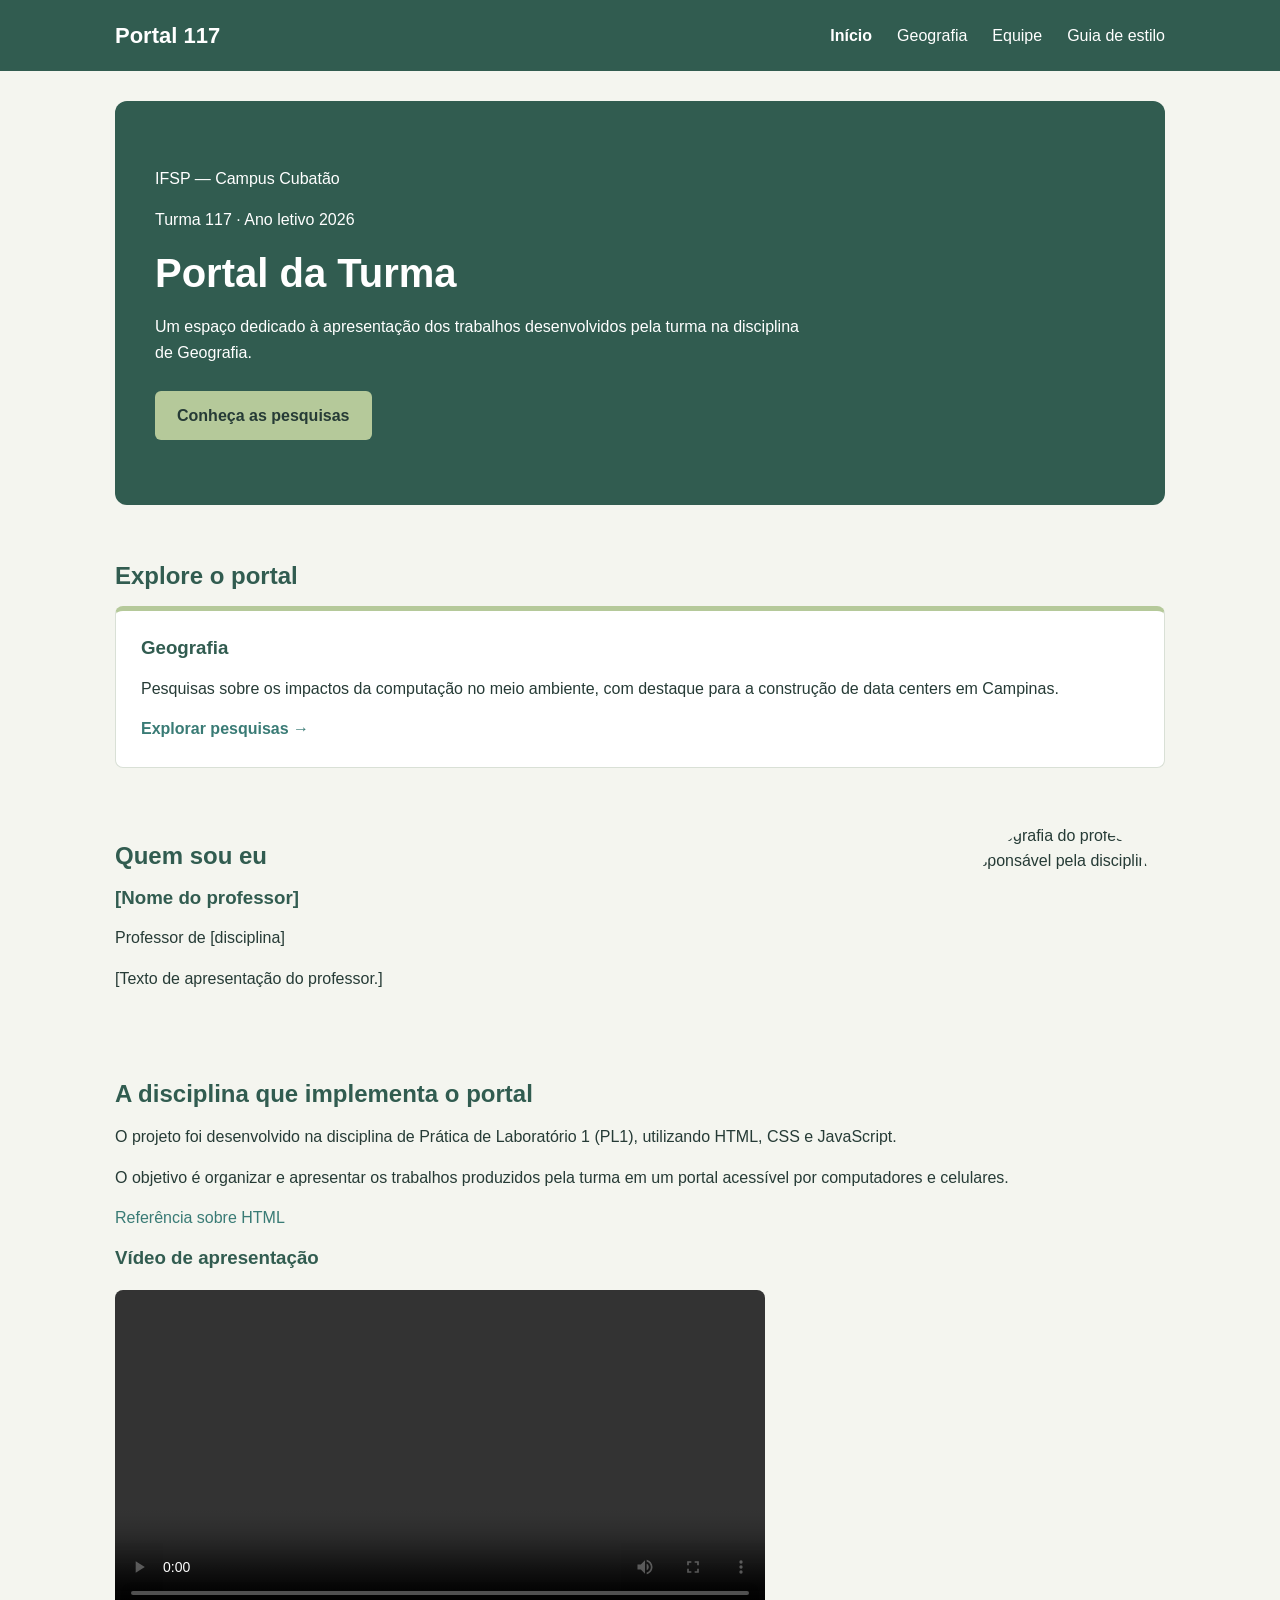
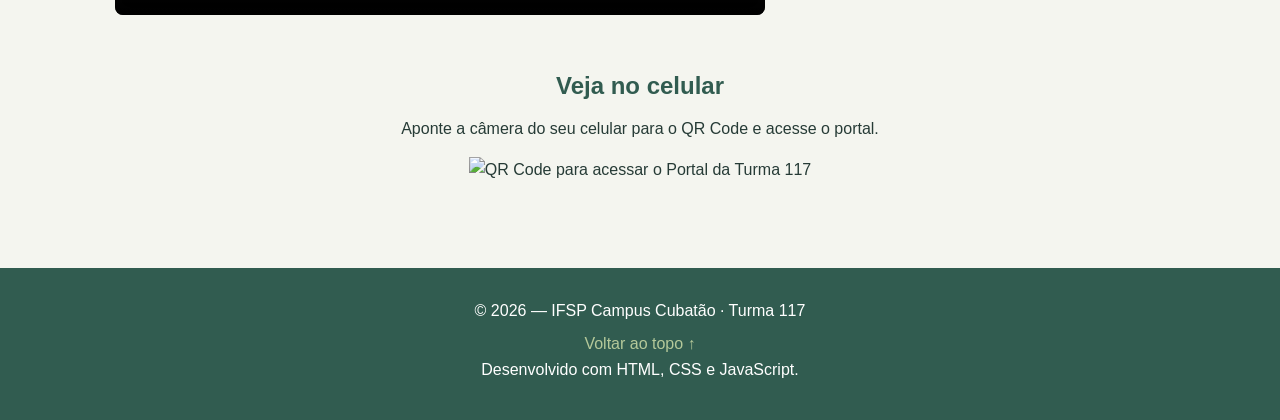
==== Pasta Trabalho/index.html @ 537d58cc "Add files via upload" ====
<!DOCTYPE html>
<html lang="pt-BR">
<head>
    <meta charset="UTF-8">
    <meta name="viewport" content="width=device-width, initial-scale=1.0">
    <title>Portal da Turma 117</title>
    <link rel="stylesheet" href="css/estilo.css">
    <script src="js/config.js" defer></script>
    <script src="js/menu.js" defer></script>
</head>

<body id="top">

    <header>
        <nav class="menu">
            <a href="index.html" class="logo">Portal 117</a>

            <button id="botao-menu" aria-label="Abrir menu" aria-expanded="false">
                ☰
            </button>

            <div id="menu-links"></div>
        </nav>
    </header>

    <main>

        <section class="apresentacao">
            <p>IFSP — Campus Cubatão</p>
            <p>Turma 117 · Ano letivo 2026</p>

            <h1>Portal da Turma</h1>

            <p>
                Um espaço dedicado à apresentação dos trabalhos
                desenvolvidos pela turma na disciplina de Geografia.
            </p>

            <a href="geografia.html" class="botao">
                Conheça as pesquisas
            </a>
        </section>

        <section class="caminhos">
            <h2>Explore o portal</h2>

            <article class="cartao">
                <h3>Geografia</h3>

                <p>
                    Pesquisas sobre os impactos da computação
                    no meio ambiente, com destaque para a
                    construção de data centers em Campinas.
                </p>

                <a href="geografia.html">Explorar pesquisas →</a>
            </article>
        </section>

        <section class="professor">
            <div>
                <h2>Quem sou eu</h2>

                <h3>[Nome do professor]</h3>

                <p>Professor de [disciplina]</p>

                <p>
                    [Texto de apresentação do professor.]
                </p>
            </div>

            <img
                src="img/professor.jpg"
                alt="Fotografia do professor responsável pela disciplina"
            >
        </section>

        <section class="disciplina">
            <h2>A disciplina que implementa o portal</h2>

            <p>
                O projeto foi desenvolvido na disciplina de
                Prática de Laboratório 1 (PL1), utilizando
                HTML, CSS e JavaScript.
            </p>

            <p>
                O objetivo é organizar e apresentar os trabalhos
                produzidos pela turma em um portal acessível
                por computadores e celulares.
            </p>

            <p>
                <a
                    href="https://developer.mozilla.org/pt-BR/docs/Web/HTML"
                    target="_blank"
                    rel="noopener"
                >
                    Referência sobre HTML
                </a>
            </p>

            <h3>Vídeo de apresentação</h3>

            <video controls>
                <source src="video/apresentacao.mp4" type="video/mp4">
                Seu navegador não suporta a reprodução de vídeo.
            </video>
        </section>

        <section class="qrcode">
            <h2>Veja no celular</h2>

            <p>
                Aponte a câmera do seu celular para o QR Code
                e acesse o portal.
            </p>

            <img
                src="img/qrcode.png"
                alt="QR Code para acessar o Portal da Turma 117"
            >
        </section>

    </main>

    <footer>
        <p>© 2026 — IFSP Campus Cubatão · Turma 117</p>

        <a href="#top">Voltar ao topo ↑</a>

        <p>Desenvolvido com HTML, CSS e JavaScript.</p>
    </footer>

    <script src="js/config.js"></script>
    <script src="js/menu.js"></script>
    <script src="js/app.js"></script>

</body>
</html>
---- Pasta Trabalho/css/estilo.css ----
/* PALETA DE CORES */
:root {
    --fundo: #F4F5EF;
    --texto: #263B36;
    --destaque: #315C50;
    --acento: #B5C99A;
    --links: #397B75;
    --branco: #FFFFFF;
    --borda: #D9E0D6;
}

/* CONFIGURAÇÕES GERAIS */
* {
    margin: 0;
    padding: 0;
    box-sizing: border-box;
}

html {
    scroll-behavior: smooth;
}

body {
    background-color: var(--fundo);
    color: var(--texto);
    font-family: Arial, sans-serif;
    line-height: 1.6;
}

a {
    color: var(--links);
    text-decoration: none;
}

a:hover {
    text-decoration: underline;
}

a:focus,
button:focus {
    outline: 3px solid var(--links);
    outline-offset: 4px;
}

h1, h2, h3 {
    color: var(--destaque);
    line-height: 1.3;
    margin-bottom: 15px;
}

p {
    margin-bottom: 15px;
}

/* MENU */
header {
    background-color: var(--destaque);
    color: var(--branco);
}

.menu {
    max-width: 1100px;
    margin: auto;
    padding: 18px 25px;
    display: flex;
    align-items: center;
    justify-content: space-between;
}

.logo {
    color: var(--branco);
    font-size: 22px;
    font-weight: bold;
}

#menu-links {
    display: flex;
    gap: 25px;
}

#menu-links a {
    color: var(--branco);
}

#botao-menu {
    display: none;
    background: none;
    color: var(--branco);
    border: none;
    font-size: 25px;
    cursor: pointer;
}

/* CONTEÚDO PRINCIPAL */
main {
    max-width: 1100px;
    margin: auto;
    padding: 30px 25px;
}

section {
    margin-bottom: 55px;
}

.apresentacao {
    background-color: var(--destaque);
    color: var(--branco);
    padding: 65px 40px;
    border-radius: 12px;
}

.apresentacao h1 {
    color: var(--branco);
    font-size: 40px;
}

.apresentacao p {
    max-width: 650px;
}

.botao {
    display: inline-block;
    background-color: var(--acento);
    color: var(--texto);
    padding: 12px 22px;
    border-radius: 6px;
    font-weight: bold;
    margin-top: 10px;
}

.botao:hover {
    background-color: var(--branco);
    text-decoration: none;
}

/* CARTÕES */
.cartao {
    background-color: var(--branco);
    padding: 25px;
    border: 1px solid var(--borda);
    border-top: 5px solid var(--acento);
    border-radius: 8px;
    margin-top: 15px;
}

.cartao a {
    font-weight: bold;
}

/* PROFESSOR */
.professor {
    display: flex;
    align-items: center;
    justify-content: space-between;
    gap: 35px;
}

.professor div {
    flex: 1;
}

.professor img {
    width: 200px;
    height: 200px;
    object-fit: cover;
    border-radius: 50%;
}

/* DISCIPLINA */
.disciplina video {
    display: block;
    width: 100%;
    max-width: 650px;
    margin-top: 20px;
    border-radius: 8px;
}

/* QR CODE */
.qrcode {
    text-align: center;
}

.qrcode img {
    width: 180px;
    height: 180px;
    object-fit: contain;
}

/* RODAPÉ */
footer {
    background-color: var(--destaque);
    color: var(--branco);
    text-align: center;
    padding: 30px 20px;
}

footer a {
    color: var(--acento);
}

footer p {
    margin-bottom: 8px;
}

/* RESPONSIVIDADE */
@media (max-width: 700px) {

    .menu {
        flex-wrap: wrap;
    }

    #botao-menu {
        display: block;
    }

    #menu-links {
        display: none;
        flex-direction: column;
        width: 100%;
        gap: 12px;
        padding-top: 20px;
    }

    #menu-links.aberto {
        display: flex;
    }

    main {
        padding: 20px 15px;
    }

    .apresentacao {
        padding: 40px 25px;
    }

    .apresentacao h1 {
        font-size: 30px;
    }

    .professor {
        flex-direction: column;
        align-items: flex-start;
    }

    .professor img {
        align-self: center;
    }
}

/* TABLETS E CELULARES: até 767,98px */
@media (max-width: 767.98px) {

    .menu {
        flex-wrap: wrap;
    }

    #botao-menu {
        display: block;
    }

    #menu-links {
        display: none;
        flex-direction: column;
        width: 100%;
        gap: 12px;
        padding-top: 20px;
    }

    #menu-links.aberto {
        display: flex;
    }

    .professor {
        flex-direction: column;
        align-items: flex-start;
    }

    .professor img {
        align-self: center;
    }

    .cartao {
        padding: 18px;
    }

    .cartao img,
    .disciplina video {
        max-width: 100%;
        height: auto;
    }

    .filtros input,
    .filtros select {
        display: block;
        width: 100%;
        max-width: 100%;
        margin-bottom: 12px;
        padding: 10px;
    }
}

/* CELULARES PEQUENOS: até 575,98px */
@media (max-width: 575.98px) {

    main {
        padding: 15px 10px;
    }

    .apresentacao {
        padding: 30px 18px;
    }

    .apresentacao h1 {
        font-size: 28px;
    }

    section {
        margin-bottom: 35px;
    }

    .qrcode img {
        max-width: 100%;
        height: auto;
    }
}
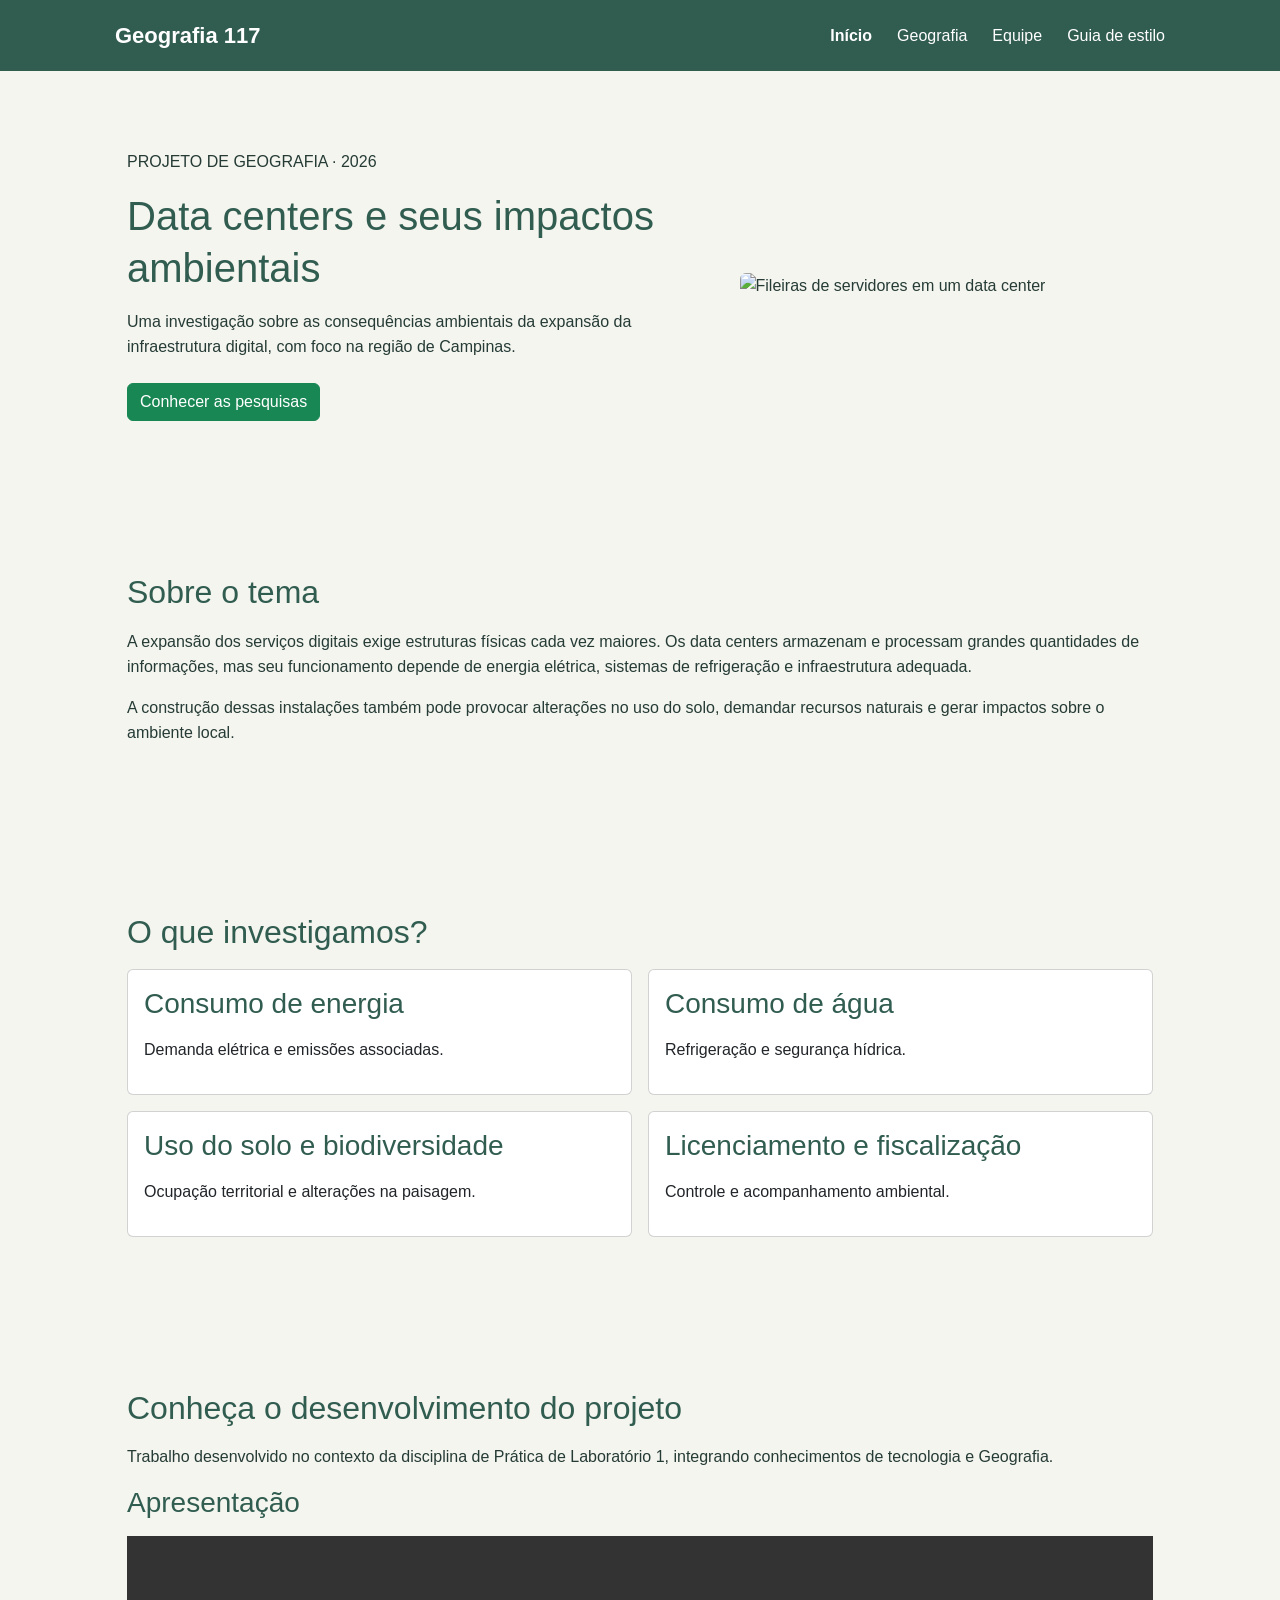
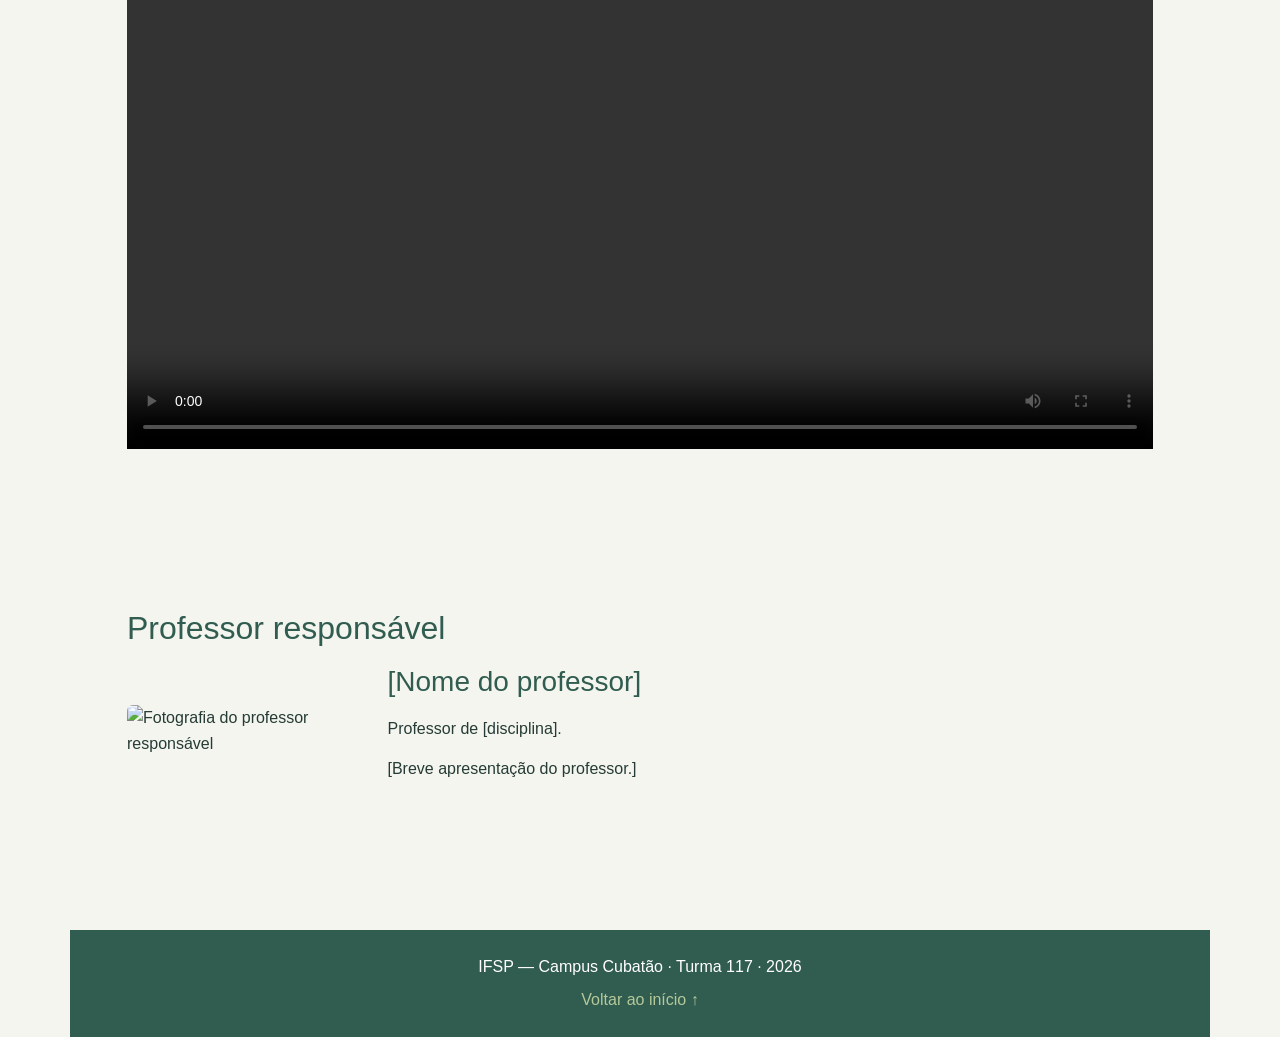
==== commit 639cf172: "Atualizar Pasta Trabalho" ====
--- a/Pasta Trabalho/index.html
+++ b/Pasta Trabalho/index.html
@@ -1,142 +1,161 @@
+
 
 <!DOCTYPE html>
 <html lang="pt-BR">
 <head>
     <meta charset="UTF-8">
     <meta name="viewport" content="width=device-width, initial-scale=1.0">
-    <title>Portal da Turma 117</title>
+    <title>Data Centers e Meio Ambiente — Geografia</title>
+
+    <link href="https://cdn.jsdelivr.net/npm/bootstrap@5.3.8/dist/css/bootstrap.min.css" rel="stylesheet">
     <link rel="stylesheet" href="css/estilo.css">
     <script src="js/config.js" defer></script>
     <script src="js/menu.js" defer></script>
 </head>
 
-<body id="top">
+<body>
 
     <header>
-        <nav class="menu">
-            <a href="index.html" class="logo">Portal 117</a>
+    <nav class="menu">
+        <a href="index.html" class="logo">Geografia 117</a>
 
-            <button id="botao-menu" aria-label="Abrir menu" aria-expanded="false">
-                ☰
-            </button>
+        <button id="botao-menu" aria-label="Abrir menu" aria-expanded="false">
+            ☰
+        </button>
 
-            <div id="menu-links"></div>
-        </nav>
-    </header>
+        <div id="menu-links"></div>
+    </nav>
+</header>
 
     <main>
 
-        <section class="apresentacao">
-            <p>IFSP — Campus Cubatão</p>
-            <p>Turma 117 · Ano letivo 2026</p>
+        <section class="container py-5">
+            <div class="row align-items-center g-4">
 
-            <h1>Portal da Turma</h1>
+                <div class="col-md-7">
+                    <p>PROJETO DE GEOGRAFIA · 2026</p>
+
+                    <h1>Data centers e seus impactos ambientais</h1>
+
+                    <p>
+                        Uma investigação sobre as consequências ambientais
+                        da expansão da infraestrutura digital, com foco
+                        na região de Campinas.
+                    </p>
+
+                    <a href="geografia.html" class="btn btn-success mt-2">
+                        Conhecer as pesquisas
+                    </a>
+                </div>
+
+                <div class="col-md-5">
+                    <img
+                        src="https://upload.wikimedia.org/wikipedia/commons/5/51/Front_of_server_racks_at_NERSC.jpg"
+                        alt="Fileiras de servidores em um data center"
+                        class="img-fluid rounded"
+                    >
+                </div>
+
+            </div>
+        </section>
+
+        <section class="container py-5">
+            <h2>Sobre o tema</h2>
 
             <p>
-                Um espaço dedicado à apresentação dos trabalhos
-                desenvolvidos pela turma na disciplina de Geografia.
-            </p>
-
-            <a href="geografia.html" class="botao">
-                Conheça as pesquisas
-            </a>
-        </section>
-
-        <section class="caminhos">
-            <h2>Explore o portal</h2>
-
-            <article class="cartao">
-                <h3>Geografia</h3>
-
-                <p>
-                    Pesquisas sobre os impactos da computação
-                    no meio ambiente, com destaque para a
-                    construção de data centers em Campinas.
-                </p>
-
-                <a href="geografia.html">Explorar pesquisas →</a>
-            </article>
-        </section>
-
-        <section class="professor">
-            <div>
-                <h2>Quem sou eu</h2>
-
-                <h3>[Nome do professor]</h3>
-
-                <p>Professor de [disciplina]</p>
-
-                <p>
-                    [Texto de apresentação do professor.]
-                </p>
-            </div>
-
-            <img
-                src="img/professor.jpg"
-                alt="Fotografia do professor responsável pela disciplina"
-            >
-        </section>
-
-        <section class="disciplina">
-            <h2>A disciplina que implementa o portal</h2>
-
-            <p>
-                O projeto foi desenvolvido na disciplina de
-                Prática de Laboratório 1 (PL1), utilizando
-                HTML, CSS e JavaScript.
+                A expansão dos serviços digitais exige estruturas físicas
+                cada vez maiores. Os data centers armazenam e processam
+                grandes quantidades de informações, mas seu funcionamento
+                depende de energia elétrica, sistemas de refrigeração e
+                infraestrutura adequada.
             </p>
 
             <p>
-                O objetivo é organizar e apresentar os trabalhos
-                produzidos pela turma em um portal acessível
-                por computadores e celulares.
+                A construção dessas instalações também pode provocar
+                alterações no uso do solo, demandar recursos naturais
+                e gerar impactos sobre o ambiente local.
+            </p>
+        </section>
+
+        <section class="container py-5">
+            <h2>O que investigamos?</h2>
+
+            <div class="row g-3">
+
+                <div class="col-md-6">
+                    <div class="card h-100 p-3">
+                        <h3>Consumo de energia</h3>
+                        <p>Demanda elétrica e emissões associadas.</p>
+                    </div>
+                </div>
+
+                <div class="col-md-6">
+                    <div class="card h-100 p-3">
+                        <h3>Consumo de água</h3>
+                        <p>Refrigeração e segurança hídrica.</p>
+                    </div>
+                </div>
+
+                <div class="col-md-6">
+                    <div class="card h-100 p-3">
+                        <h3>Uso do solo e biodiversidade</h3>
+                        <p>Ocupação territorial e alterações na paisagem.</p>
+                    </div>
+                </div>
+
+                <div class="col-md-6">
+                    <div class="card h-100 p-3">
+                        <h3>Licenciamento e fiscalização</h3>
+                        <p>Controle e acompanhamento ambiental.</p>
+                    </div>
+                </div>
+
+            </div>
+        </section>
+
+        <section class="container py-5">
+            <h2>Conheça o desenvolvimento do projeto</h2>
+
+            <p>
+                Trabalho desenvolvido no contexto da disciplina de
+                Prática de Laboratório 1, integrando conhecimentos
+                de tecnologia e Geografia.
             </p>
 
-            <p>
-                <a
-                    href="https://developer.mozilla.org/pt-BR/docs/Web/HTML"
-                    target="_blank"
-                    rel="noopener"
-                >
-                    Referência sobre HTML
-                </a>
-            </p>
+            <h3>Apresentação</h3>
 
-            <h3>Vídeo de apresentação</h3>
-
-            <video controls>
+            <video controls width="100%">
                 <source src="video/apresentacao.mp4" type="video/mp4">
-                Seu navegador não suporta a reprodução de vídeo.
+                Seu navegador não suporta vídeos.
             </video>
         </section>
 
-        <section class="qrcode">
-            <h2>Veja no celular</h2>
+        <section class="container py-5">
+            <h2>Professor responsável</h2>
 
-            <p>
-                Aponte a câmera do seu celular para o QR Code
-                e acesse o portal.
-            </p>
+            <div class="row align-items-center g-3">
+                <div class="col-md-3">
+                    <img
+                        src="img/professor.jpg"
+                        alt="Fotografia do professor responsável"
+                        class="img-fluid rounded"
+                    >
+                </div>
 
-            <img
-                src="img/qrcode.png"
-                alt="QR Code para acessar o Portal da Turma 117"
-            >
+                <div class="col-md-9">
+                    <h3>[Nome do professor]</h3>
+                    <p>Professor de [disciplina].</p>
+                    <p>[Breve apresentação do professor.]</p>
+                </div>
+            </div>
         </section>
 
     </main>
 
-    <footer>
-        <p>© 2026 — IFSP Campus Cubatão · Turma 117</p>
-
-        <a href="#top">Voltar ao topo ↑</a>
-
-        <p>Desenvolvido com HTML, CSS e JavaScript.</p>
+    <footer class="container py-4">
+        <p>IFSP — Campus Cubatão · Turma 117 · 2026</p>
+        <a href="#top">Voltar ao início ↑</a>
     </footer>
-
-    <script src="js/config.js"></script>
-    <script src="js/menu.js"></script>
-    <script src="js/app.js"></script>
 
 </body>
 </html>
--- a/Pasta Trabalho/css/estilo.css
+++ b/Pasta Trabalho/css/estilo.css
@@ -324,3 +324,35 @@
         height: auto;
     }
 }
+/* PAGINAÇÃO */
+.paginacao {
+    display: flex;
+    justify-content: center;
+    align-items: center;
+    gap: 8px;
+    margin: 25px 0;
+    flex-wrap: wrap;
+}
+
+.paginacao button {
+    padding: 8px 13px;
+    border: 1px solid var(--borda);
+    background-color: var(--branco);
+    color: var(--texto);
+    cursor: pointer;
+}
+
+.paginacao button:disabled {
+    background-color: var(--destaque);
+    color: var(--branco);
+    cursor: default;
+}
+figure {
+    margin: 20px 0;
+}
+
+figcaption {
+    color: var(--texto);
+    font-size: 14px;
+    margin-top: 8px;
+}
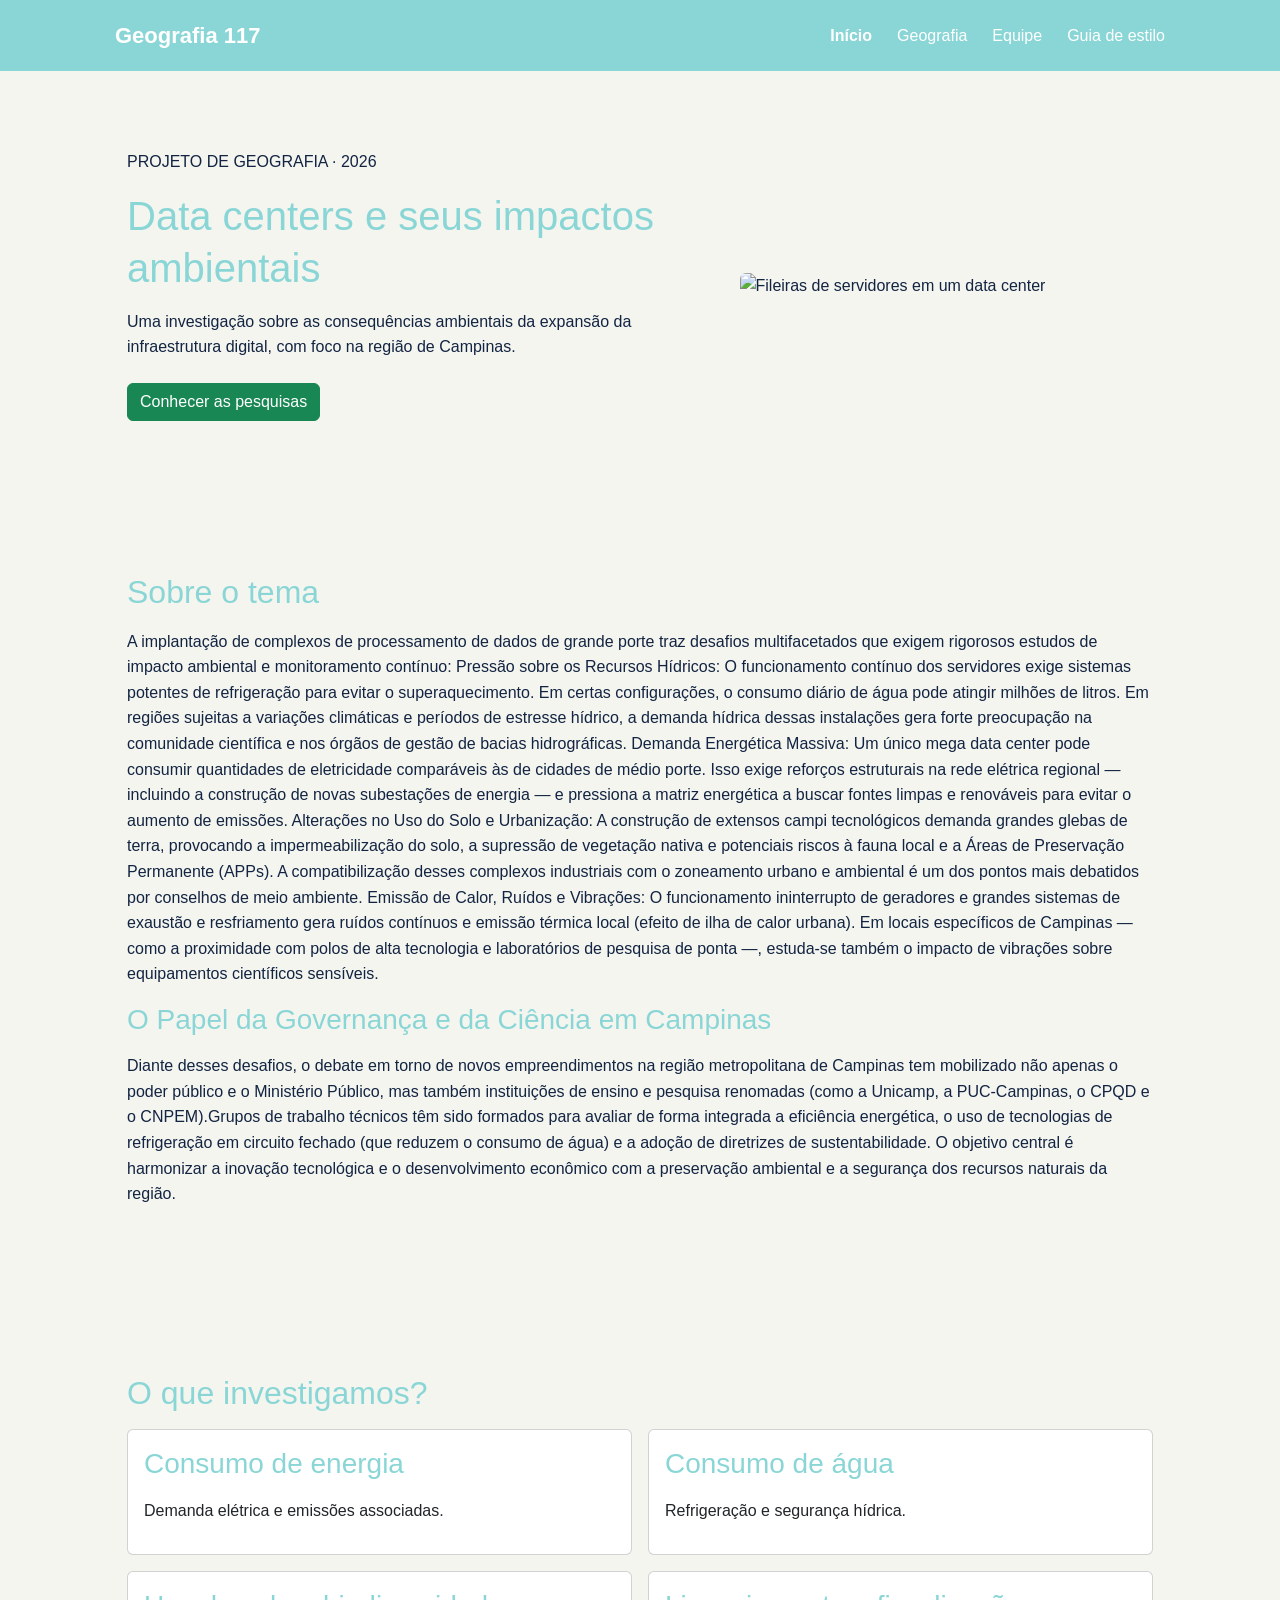
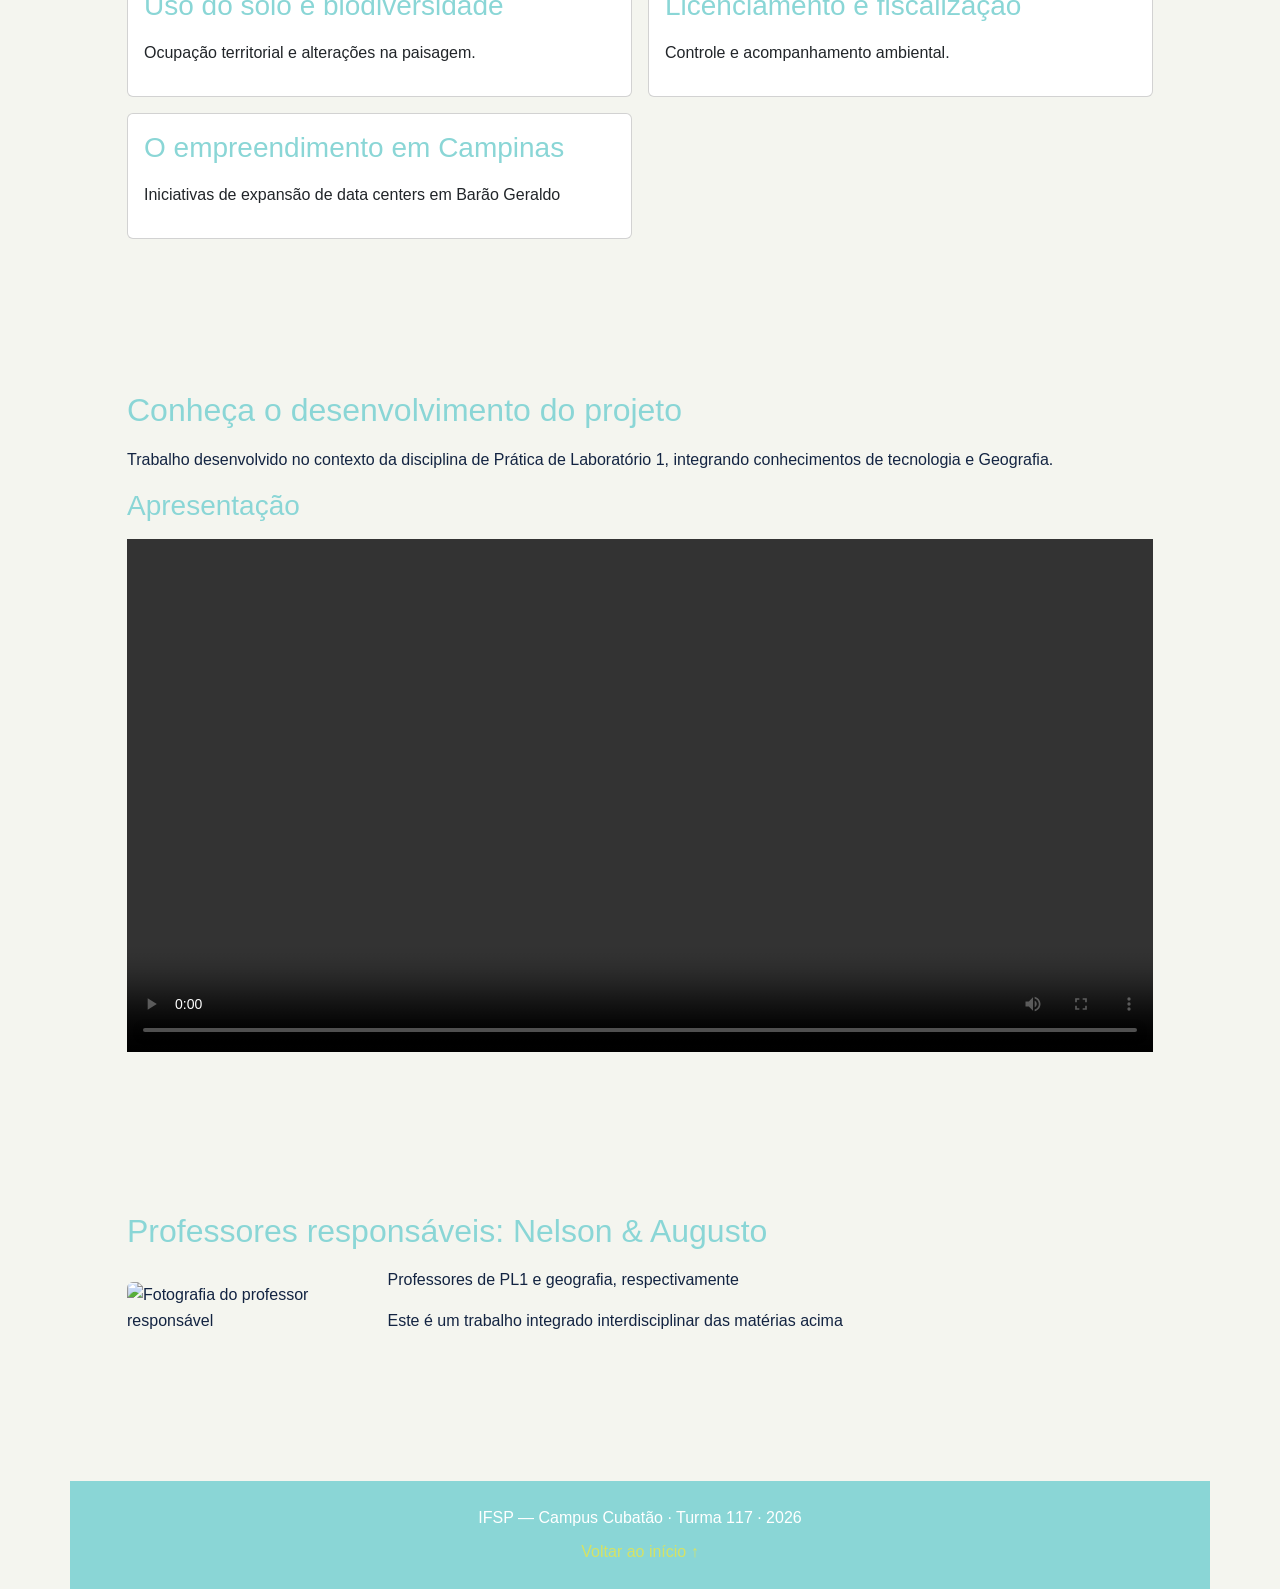
==== commit 76932c03: "Add files via upload Atualizar Pasta Trabalho" ====
--- a/Pasta Trabalho/index.html
+++ b/Pasta Trabalho/index.html
@@ -63,17 +63,21 @@
             <h2>Sobre o tema</h2>
 
             <p>
-                A expansão dos serviços digitais exige estruturas físicas
-                cada vez maiores. Os data centers armazenam e processam
-                grandes quantidades de informações, mas seu funcionamento
-                depende de energia elétrica, sistemas de refrigeração e
-                infraestrutura adequada.
+                A implantação de complexos de processamento de dados de grande porte traz desafios multifacetados que exigem rigorosos estudos de impacto ambiental e monitoramento contínuo:
+
+                Pressão sobre os Recursos Hídricos: O funcionamento contínuo dos servidores exige sistemas potentes de refrigeração para evitar o superaquecimento. Em certas configurações, o consumo diário de água pode atingir milhões de litros. Em regiões sujeitas a variações climáticas e períodos de estresse hídrico, a demanda hídrica dessas instalações gera forte preocupação na comunidade científica e nos órgãos de gestão de bacias hidrográficas.
+                
+                Demanda Energética Massiva: Um único mega data center pode consumir quantidades de eletricidade comparáveis às de cidades de médio porte. Isso exige reforços estruturais na rede elétrica regional — incluindo a construção de novas subestações de energia — e pressiona a matriz energética a buscar fontes limpas e renováveis para evitar o aumento de emissões.
+                
+                Alterações no Uso do Solo e Urbanização: A construção de extensos campi tecnológicos demanda grandes glebas de terra, provocando a impermeabilização do solo, a supressão de vegetação nativa e potenciais riscos à fauna local e a Áreas de Preservação Permanente (APPs). A compatibilização desses complexos industriais com o zoneamento urbano e ambiental é um dos pontos mais debatidos por conselhos de meio ambiente.
+                
+                Emissão de Calor, Ruídos e Vibrações: O funcionamento ininterrupto de geradores e grandes sistemas de exaustão e resfriamento gera ruídos contínuos e emissão térmica local (efeito de ilha de calor urbana). Em locais específicos de Campinas — como a proximidade com polos de alta tecnologia e laboratórios de pesquisa de ponta —, estuda-se também o impacto de vibrações sobre equipamentos científicos sensíveis.
             </p>
 
+            <h3>O Papel da Governança e da Ciência em Campinas</h3>
+
             <p>
-                A construção dessas instalações também pode provocar
-                alterações no uso do solo, demandar recursos naturais
-                e gerar impactos sobre o ambiente local.
+                Diante desses desafios, o debate em torno de novos empreendimentos na região metropolitana de Campinas tem mobilizado não apenas o poder público e o Ministério Público, mas também instituições de ensino e pesquisa renomadas (como a Unicamp, a PUC-Campinas, o CPQD e o CNPEM).Grupos de trabalho técnicos têm sido formados para avaliar de forma integrada a eficiência energética, o uso de tecnologias de refrigeração em circuito fechado (que reduzem o consumo de água) e a adoção de diretrizes de sustentabilidade. O objetivo central é harmonizar a inovação tecnológica e o desenvolvimento econômico com a preservação ambiental e a segurança dos recursos naturais da região.
             </p>
         </section>
 
@@ -110,6 +114,13 @@
                     </div>
                 </div>
 
+                <div class="col-md-6">
+                    <div class="card h-100 p-3">
+                        <h3>O empreendimento em Campinas</h3>
+                        <p>Iniciativas de expansão de data centers em Barão Geraldo</p>
+                    </div>
+                </div>
+
             </div>
         </section>
 
@@ -131,7 +142,7 @@
         </section>
 
         <section class="container py-5">
-            <h2>Professor responsável</h2>
+            <h2>Professores responsáveis: Nelson & Augusto</h2>
 
             <div class="row align-items-center g-3">
                 <div class="col-md-3">
@@ -143,9 +154,8 @@
                 </div>
 
                 <div class="col-md-9">
-                    <h3>[Nome do professor]</h3>
-                    <p>Professor de [disciplina].</p>
-                    <p>[Breve apresentação do professor.]</p>
+                    <p>Professores de PL1 e geografia, respectivamente </p>
+                    <p>Este é um trabalho integrado interdisciplinar das matérias acima</p>
                 </div>
             </div>
         </section>
--- a/Pasta Trabalho/css/estilo.css
+++ b/Pasta Trabalho/css/estilo.css
@@ -2,12 +2,12 @@
 /* PALETA DE CORES */
 :root {
     --fundo: #F4F5EF;
-    --texto: #263B36;
-    --destaque: #315C50;
-    --acento: #B5C99A;
-    --links: #397B75;
+    --texto: #132442;
+    --destaque: #8AD6D6;
+    --acento: #D6E264;
+    --links: #3551A4;
     --branco: #FFFFFF;
-    --borda: #D9E0D6;
+    --borda: #80A1F8;
 }
 
 /* CONFIGURAÇÕES GERAIS */
